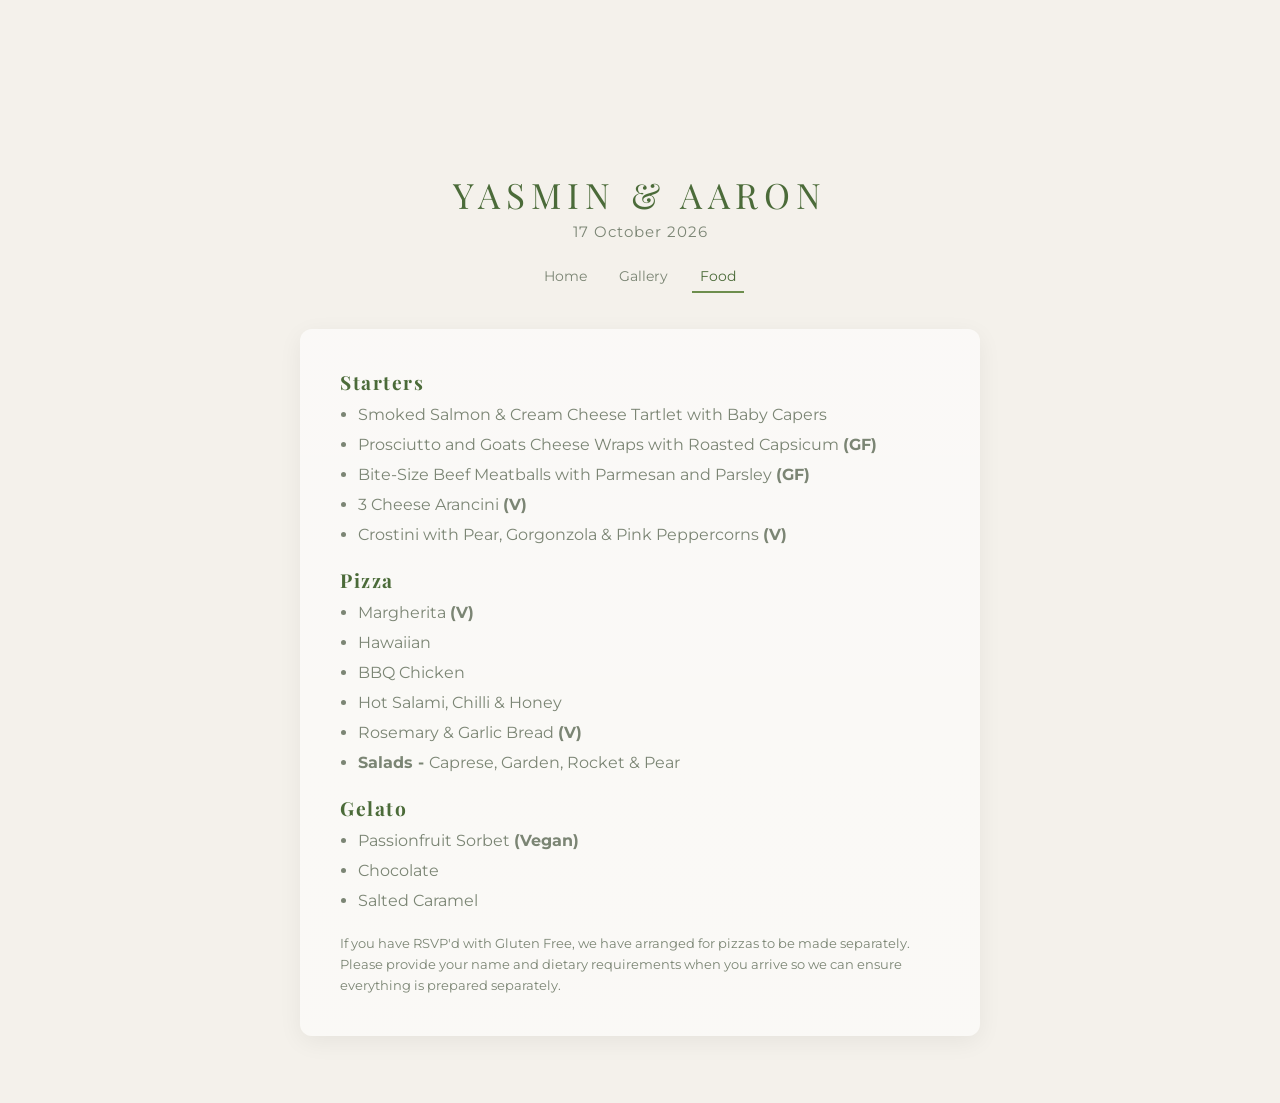
==== drinks.html @ 4789d819 "Rename food page to drinks.html" ====
<!doctype html>
<html lang="en">
<head>
  <meta charset="utf-8" />
  <meta name="viewport" content="width=device-width,initial-scale=1" />
  <title>Food</title>
  <link rel="preconnect" href="https://fonts.googleapis.com">
  <link rel="preconnect" href="https://fonts.gstatic.com" crossorigin>
  <link href="https://fonts.googleapis.com/css2?family=Playfair+Display:ital,wght@0,400;0,700;1,400&family=Montserrat:wght@300;400;600&display=swap" rel="stylesheet">
  <link rel="stylesheet" href="styles/common.css">
  <meta name="theme-color" content="#f4f1eb">
  <style>
    :root{--shadow:0 6px 24px rgba(17,18,15,0.06)}
    *{box-sizing:border-box}html,body{height:100%}
    body{margin:0;min-height:100%;font-family:'Montserrat',system-ui,-apple-system,"Segoe UI",Roboto,"Helvetica Neue",Arial;color:var(--text);background:linear-gradient(180deg,var(--bg) 0%,var(--paper) 100%);padding:calc(var(--gutter) * 1.25);display:flex;align-items:flex-start;justify-content:center}
    .container{position:relative;z-index:2;max-width:var(--max-width);width:100%;margin:0 auto;text-align:center;padding:calc(var(--gutter) * 1.5) calc(var(--gutter) * 1.2)}
    .card{background:linear-gradient(180deg,rgba(255,255,255,0.6),rgba(255,255,255,0.55));border-radius:var(--radius);padding:calc(var(--gutter) * 0.9);box-shadow:var(--shadow);max-width:680px;margin:0 auto}
    .menu-section{margin-bottom:20px;text-align:left}.menu-section h3{font-family:'Playfair Display',serif;color:var(--accent-dark);letter-spacing:1.5px;margin:0 0 8px;font-size:1.2rem}.menu-section ul{margin:0;padding:0 0 0 18px;color:var(--muted)}.menu-item{margin-bottom:6px;line-height:1.5}.note{margin-top:12px;color:var(--muted);font-size:13px;line-height:1.6}
    @media (max-width:880px){.artwork{display:none}.container{padding:0}body{padding:24px}}
  </style>
</head>
<body>
  <div class="artwork left" aria-hidden="true"></div><div class="artwork right" aria-hidden="true"></div>
  <main class="container">
    <header>
      <h1>YASMIN &amp; AARON</h1><div class="lead">17 October 2026</div>
      <nav aria-label="Main"><a href="index.html">Home</a><a href="gallery.html">Gallery</a><a href="drinks.html" class="active" aria-current="page">Food</a></nav>
    </header>
    <section class="card"><div style="margin:0 auto;text-align:left">
      <div class="menu-section"><h3>Starters</h3><ul><li class="menu-item">Smoked Salmon &amp; Cream Cheese Tartlet with Baby Capers</li><li class="menu-item">Prosciutto and Goats Cheese Wraps with Roasted Capsicum <strong>(GF)</strong></li><li class="menu-item">Bite-Size Beef Meatballs with Parmesan and Parsley <strong>(GF)</strong></li><li class="menu-item">3 Cheese Arancini <strong>(V)</strong></li><li class="menu-item">Crostini with Pear, Gorgonzola &amp; Pink Peppercorns <strong>(V)</strong></li></ul></div>
      <div class="menu-section"><h3>Pizza</h3><ul><li class="menu-item">Margherita <strong>(V)</strong></li><li class="menu-item">Hawaiian</li><li class="menu-item">BBQ Chicken</li><li class="menu-item">Hot Salami, Chilli &amp; Honey</li><li class="menu-item">Rosemary &amp; Garlic Bread <strong>(V)</strong></li><li class="menu-item"><strong>Salads - </strong> Caprese, Garden, Rocket &amp; Pear</li></ul></div>
      <div class="menu-section"><h3>Gelato</h3><ul><li class="menu-item">Passionfruit Sorbet <strong>(Vegan)</strong></li><li class="menu-item">Chocolate</li><li class="menu-item">Salted Caramel</li></ul></div>
      <div class="note">If you have RSVP'd with Gluten Free, we have arranged for pizzas to be made separately. Please provide your name and dietary requirements when you arrive so we can ensure everything is prepared separately.</div>
    </div></section>
  </main>
</body>
</html>
---- styles/common.css ----
/* Shared design tokens + consistent header/nav styles for all pages */
:root{
  --bg: #f4f1eb;
  --paper: #f4f1eb;
  --text: #37413a;
  --muted: #7b8574;
  --accent: #6d8e4d;
  --accent-dark: #4b6b39;
  --max-width: 820px;
  --gutter: clamp(16px, 3.5vw, 48px);
  --radius: 12px;
}

/* Consistent header spacing + typography across all pages */
header, .site-header {
  margin-top: 6vh;
  margin-bottom: 2.25rem;
  text-align: center;
}

/* Headline: same sizing across pages */
header h1,
.site-header h1 {
  margin: 0;
  font-family: 'Playfair Display', serif;
  font-weight: 400;
  letter-spacing: 6px;
  font-size: clamp(28px, 3.5vw, 35px);
  color: var(--accent-dark);
  text-transform: uppercase;
  line-height: 1;
}

/* Lead / subtitle under the headline */
.lead {
  margin-top: 0.6rem;
  margin-bottom: 1rem;
  color: var(--muted);
  font-size: clamp(13px, 1.6vw, 15px);
  letter-spacing: 1px;
}

/* Ensure nav visuals are consistent too */
nav {
  margin-top: 1.25rem;
  display: flex;
  gap: 1rem;
  justify-content: center;
  font-size: 14px;
  color: var(--muted);
}
nav a {
  color: var(--muted);
  text-decoration: none;
  padding: 6px 8px;
  border-bottom: 2px solid transparent;
}
nav a.active,
nav a:hover {
  color: var(--accent-dark);
  border-bottom-color: var(--accent);
}
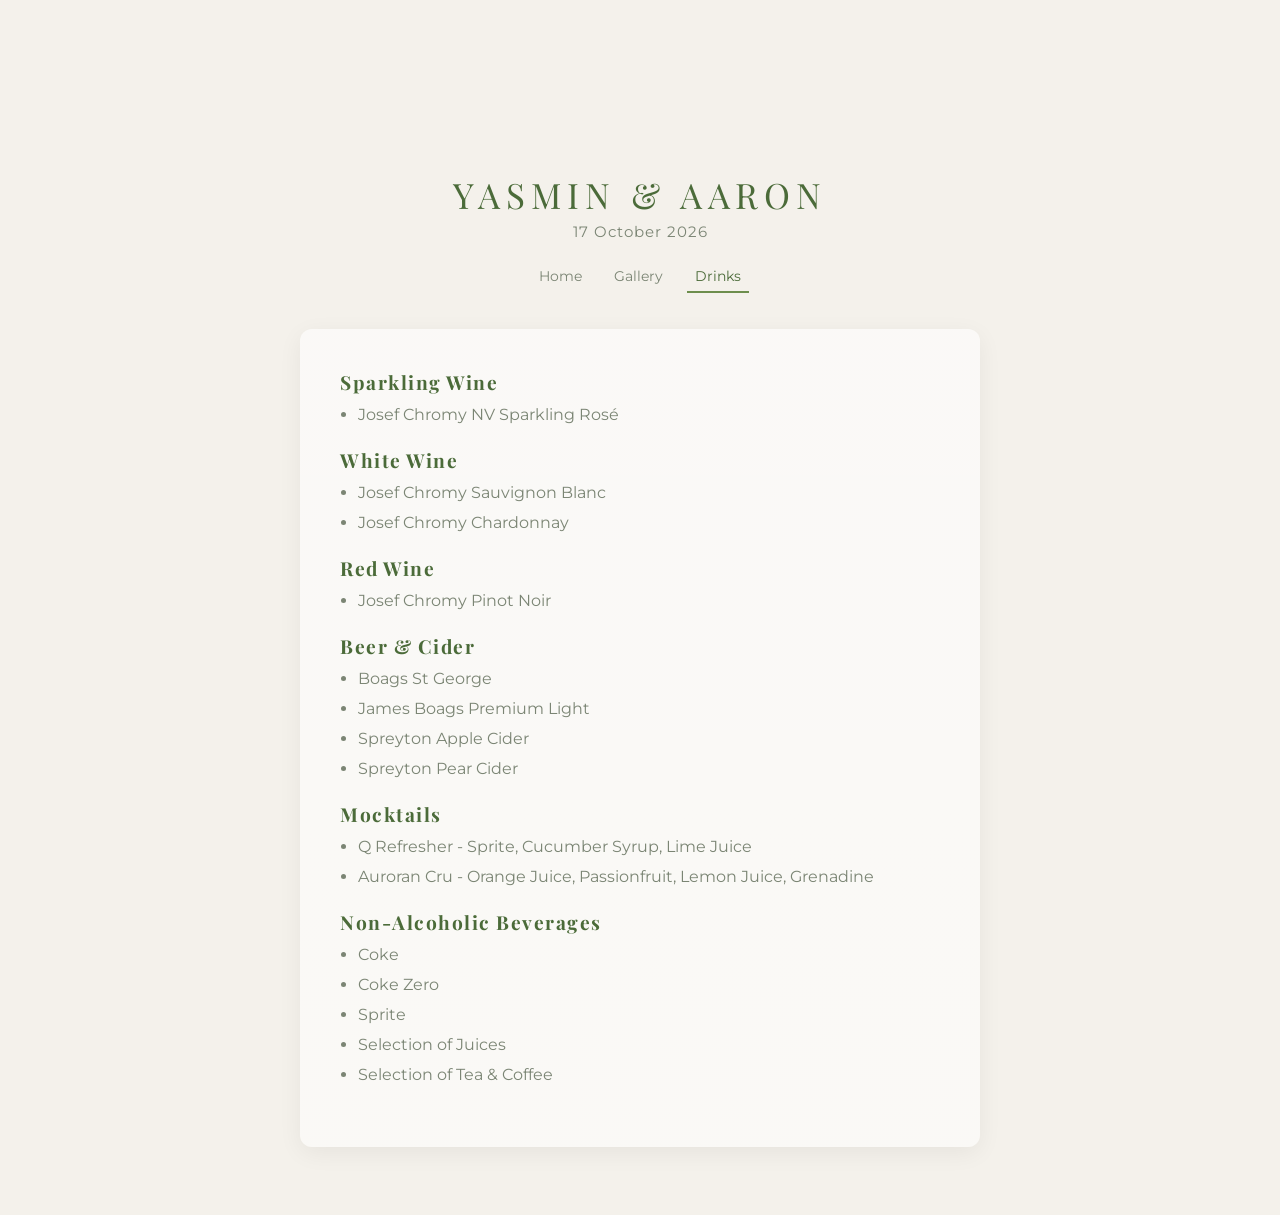
==== commit 07fd8cde: "Update drinks page content to the wedding drinks menu while keeping the existing layout and styling" ====
--- a/drinks.html
+++ b/drinks.html
@@ -3,35 +3,164 @@
 <head>
   <meta charset="utf-8" />
   <meta name="viewport" content="width=device-width,initial-scale=1" />
-  <title>Food</title>
+  <title>Drinks</title>
+
+  <!-- Google Fonts (serif headline + neutral sans) -->
   <link rel="preconnect" href="https://fonts.googleapis.com">
   <link rel="preconnect" href="https://fonts.gstatic.com" crossorigin>
   <link href="https://fonts.googleapis.com/css2?family=Playfair+Display:ital,wght@0,400;0,700;1,400&family=Montserrat:wght@300;400;600&display=swap" rel="stylesheet">
+
+  <!-- Shared header and navigation styles -->
   <link rel="stylesheet" href="styles/common.css">
+
   <meta name="theme-color" content="#f4f1eb">
+
   <style>
-    :root{--shadow:0 6px 24px rgba(17,18,15,0.06)}
-    *{box-sizing:border-box}html,body{height:100%}
-    body{margin:0;min-height:100%;font-family:'Montserrat',system-ui,-apple-system,"Segoe UI",Roboto,"Helvetica Neue",Arial;color:var(--text);background:linear-gradient(180deg,var(--bg) 0%,var(--paper) 100%);padding:calc(var(--gutter) * 1.25);display:flex;align-items:flex-start;justify-content:center}
-    .container{position:relative;z-index:2;max-width:var(--max-width);width:100%;margin:0 auto;text-align:center;padding:calc(var(--gutter) * 1.5) calc(var(--gutter) * 1.2)}
-    .card{background:linear-gradient(180deg,rgba(255,255,255,0.6),rgba(255,255,255,0.55));border-radius:var(--radius);padding:calc(var(--gutter) * 0.9);box-shadow:var(--shadow);max-width:680px;margin:0 auto}
-    .menu-section{margin-bottom:20px;text-align:left}.menu-section h3{font-family:'Playfair Display',serif;color:var(--accent-dark);letter-spacing:1.5px;margin:0 0 8px;font-size:1.2rem}.menu-section ul{margin:0;padding:0 0 0 18px;color:var(--muted)}.menu-item{margin-bottom:6px;line-height:1.5}.note{margin-top:12px;color:var(--muted);font-size:13px;line-height:1.6}
-    @media (max-width:880px){.artwork{display:none}.container{padding:0}body{padding:24px}}
+    :root{
+      --shadow: 0 6px 24px rgba(17,18,15,0.06);
+    }
+
+    *{box-sizing:border-box}
+    html,body{height:100%}
+    body{
+      margin:0;
+      min-height:100%;
+      font-family: 'Montserrat', system-ui, -apple-system, "Segoe UI", Roboto, "Helvetica Neue", Arial;
+      color:var(--text);
+      background: linear-gradient(180deg, var(--bg) 0%, var(--paper) 100%);
+      padding: calc(var(--gutter) * 1.25);
+      display:flex;
+      align-items:flex-start;
+      justify-content:center;
+    }
+
+    .container{
+      position:relative;
+      z-index:2;
+      max-width:var(--max-width);
+      width:100%;
+      margin:0 auto;
+      text-align:center;
+      padding: calc(var(--gutter) * 1.5) calc(var(--gutter) * 1.2);
+    }
+
+    .card{
+      background:linear-gradient(180deg, rgba(255,255,255,0.6), rgba(255,255,255,0.55));
+      border-radius:var(--radius);
+      padding:calc(var(--gutter) * 0.9);
+      box-shadow:var(--shadow);
+      max-width:680px;
+      margin:0 auto;
+    }
+
+    .menu-section{
+      margin-bottom:20px;
+      text-align:left;
+    }
+
+    .menu-section h3{
+      font-family:'Playfair Display',serif;
+      color:var(--accent-dark);
+      letter-spacing:1.5px;
+      margin:0 0 8px 0;
+      font-size:1.2rem;
+    }
+
+    .menu-section ul{
+      margin:0;
+      padding:0 0 0 18px;
+      color:var(--muted);
+    }
+
+    .menu-item{
+      margin-bottom:6px;
+      line-height:1.5;
+    }
+
+    .note{
+      margin-top:12px;
+      color:var(--muted);
+      font-size:13px;
+      line-height:1.6;
+    }
+
+    @media (max-width:880px){
+      .artwork{display:none}
+      .container{padding:0}
+      body{padding:24px}
+    }
   </style>
 </head>
 <body>
-  <div class="artwork left" aria-hidden="true"></div><div class="artwork right" aria-hidden="true"></div>
+  <div class="artwork left" aria-hidden="true"></div>
+  <div class="artwork right" aria-hidden="true"></div>
+
   <main class="container">
     <header>
-      <h1>YASMIN &amp; AARON</h1><div class="lead">17 October 2026</div>
-      <nav aria-label="Main"><a href="index.html">Home</a><a href="gallery.html">Gallery</a><a href="drinks.html" class="active" aria-current="page">Food</a></nav>
+      <h1>YASMIN &amp; AARON</h1>
+      <div class="lead">17 October 2026</div>
+
+      <nav aria-label="Main">
+        <a href="index.html">Home</a>
+        <a href="gallery.html">Gallery</a>
+        <a href="drinks.html" class="active" aria-current="page">Drinks</a>
+      </nav>
     </header>
-    <section class="card"><div style="margin:0 auto;text-align:left">
-      <div class="menu-section"><h3>Starters</h3><ul><li class="menu-item">Smoked Salmon &amp; Cream Cheese Tartlet with Baby Capers</li><li class="menu-item">Prosciutto and Goats Cheese Wraps with Roasted Capsicum <strong>(GF)</strong></li><li class="menu-item">Bite-Size Beef Meatballs with Parmesan and Parsley <strong>(GF)</strong></li><li class="menu-item">3 Cheese Arancini <strong>(V)</strong></li><li class="menu-item">Crostini with Pear, Gorgonzola &amp; Pink Peppercorns <strong>(V)</strong></li></ul></div>
-      <div class="menu-section"><h3>Pizza</h3><ul><li class="menu-item">Margherita <strong>(V)</strong></li><li class="menu-item">Hawaiian</li><li class="menu-item">BBQ Chicken</li><li class="menu-item">Hot Salami, Chilli &amp; Honey</li><li class="menu-item">Rosemary &amp; Garlic Bread <strong>(V)</strong></li><li class="menu-item"><strong>Salads - </strong> Caprese, Garden, Rocket &amp; Pear</li></ul></div>
-      <div class="menu-section"><h3>Gelato</h3><ul><li class="menu-item">Passionfruit Sorbet <strong>(Vegan)</strong></li><li class="menu-item">Chocolate</li><li class="menu-item">Salted Caramel</li></ul></div>
-      <div class="note">If you have RSVP'd with Gluten Free, we have arranged for pizzas to be made separately. Please provide your name and dietary requirements when you arrive so we can ensure everything is prepared separately.</div>
-    </div></section>
+
+    <section class="card">
+      <div style="margin:0 auto;text-align:left">
+        <div class="menu-section">
+          <h3>Sparkling Wine</h3>
+          <ul>
+            <li class="menu-item">Josef Chromy NV Sparkling Rosé</li>
+          </ul>
+        </div>
+
+        <div class="menu-section">
+          <h3>White Wine</h3>
+          <ul>
+            <li class="menu-item">Josef Chromy Sauvignon Blanc</li>
+            <li class="menu-item">Josef Chromy Chardonnay</li>
+          </ul>
+        </div>
+
+        <div class="menu-section">
+          <h3>Red Wine</h3>
+          <ul>
+            <li class="menu-item">Josef Chromy Pinot Noir</li>
+          </ul>
+        </div>
+
+        <div class="menu-section">
+          <h3>Beer &amp; Cider</h3>
+          <ul>
+            <li class="menu-item">Boags St George</li>
+            <li class="menu-item">James Boags Premium Light</li>
+            <li class="menu-item">Spreyton Apple Cider</li>
+            <li class="menu-item">Spreyton Pear Cider</li>
+          </ul>
+        </div>
+
+        <div class="menu-section">
+          <h3>Mocktails</h3>
+          <ul>
+            <li class="menu-item">Q Refresher - Sprite, Cucumber Syrup, Lime Juice</li>
+            <li class="menu-item">Auroran Cru - Orange Juice, Passionfruit, Lemon Juice, Grenadine</li>
+          </ul>
+        </div>
+
+        <div class="menu-section">
+          <h3>Non-Alcoholic Beverages</h3>
+          <ul>
+            <li class="menu-item">Coke</li>
+            <li class="menu-item">Coke Zero</li>
+            <li class="menu-item">Sprite</li>
+            <li class="menu-item">Selection of Juices</li>
+            <li class="menu-item">Selection of Tea &amp; Coffee</li>
+          </ul>
+        </div>
+      </div>
+    </section>
   </main>
 </body>
 </html>
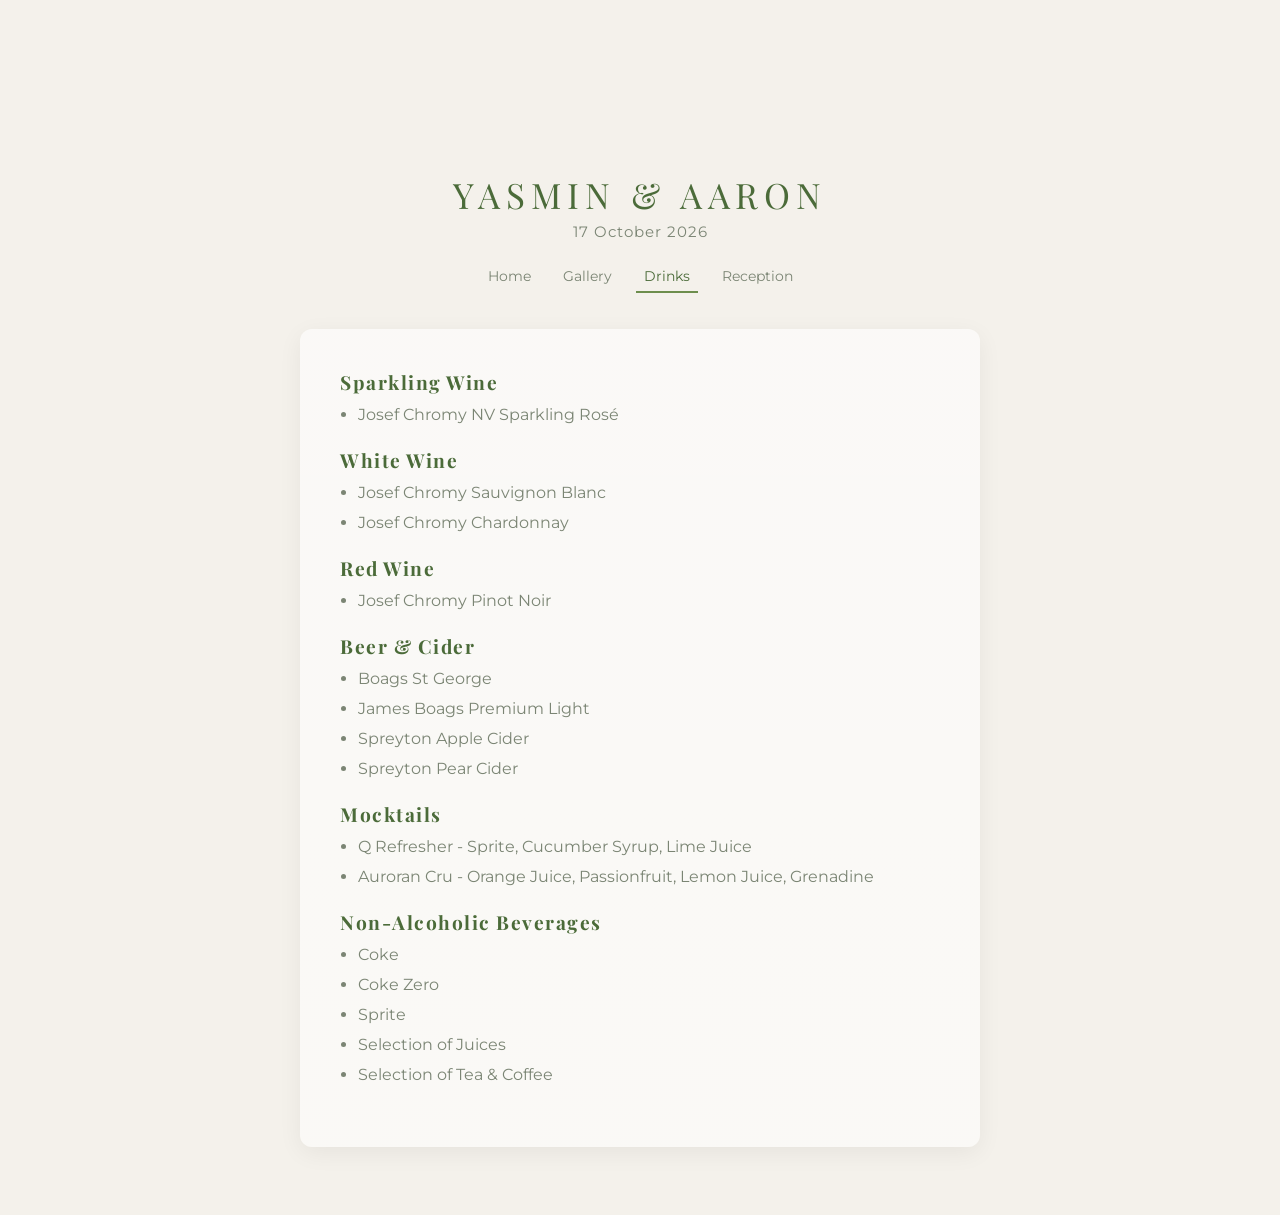
==== commit 0e39d3aa: "Add Reception link to navigation in drinks.html" ====
--- a/drinks.html
+++ b/drinks.html
@@ -104,6 +104,7 @@
         <a href="index.html">Home</a>
         <a href="gallery.html">Gallery</a>
         <a href="drinks.html" class="active" aria-current="page">Drinks</a>
+        <a href="reception.html">Reception</a>
       </nav>
     </header>
 
